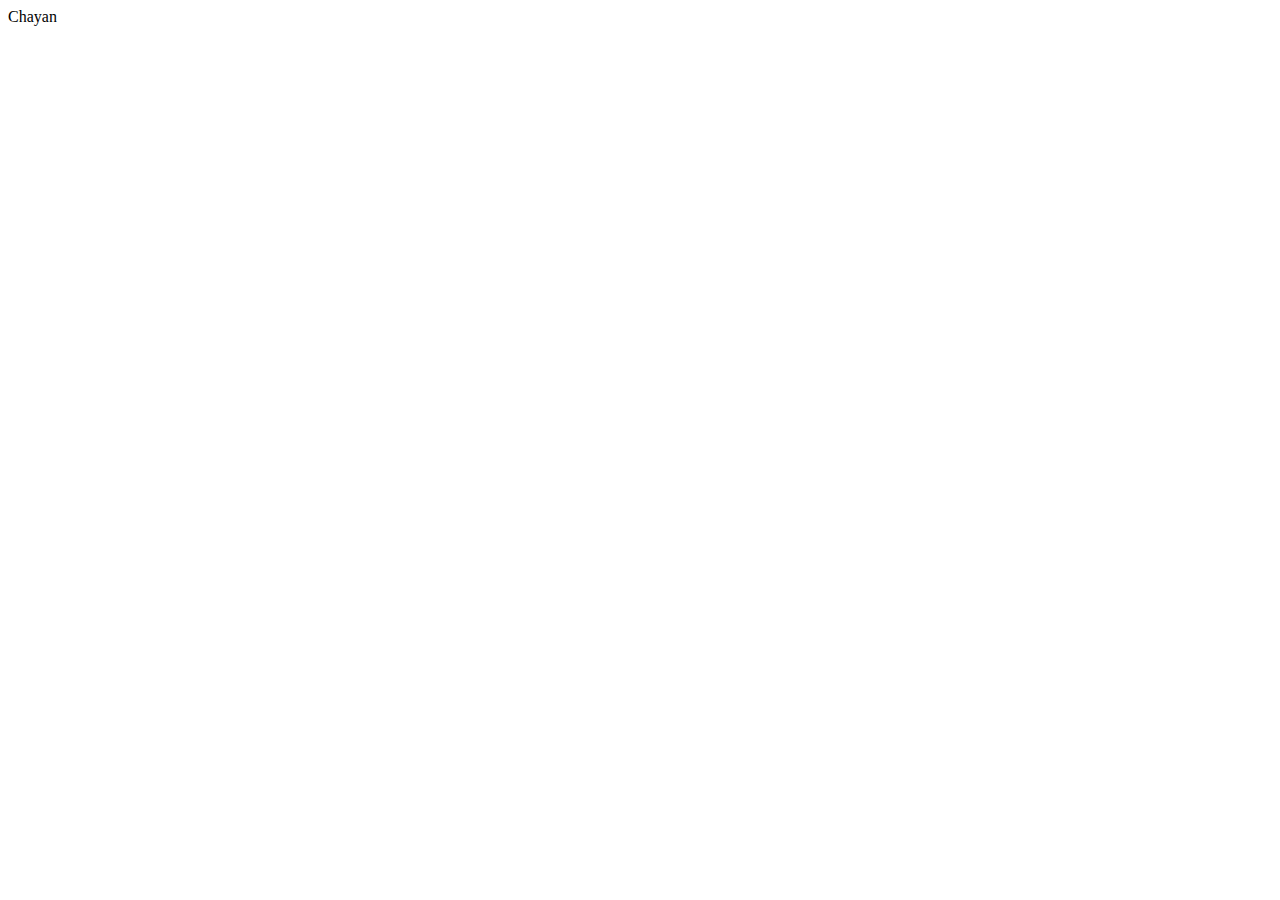
==== index.html @ 104f4d5b "Update" ====
<!DOCTYPE html>
<html lang="en">
<head>
    <meta charset="UTF-8">
    <meta name="viewport" content="width=device-width, initial-scale=1.0">
    <title>Document</title>
</head>
<body>
    Chayan
</body>
</html>
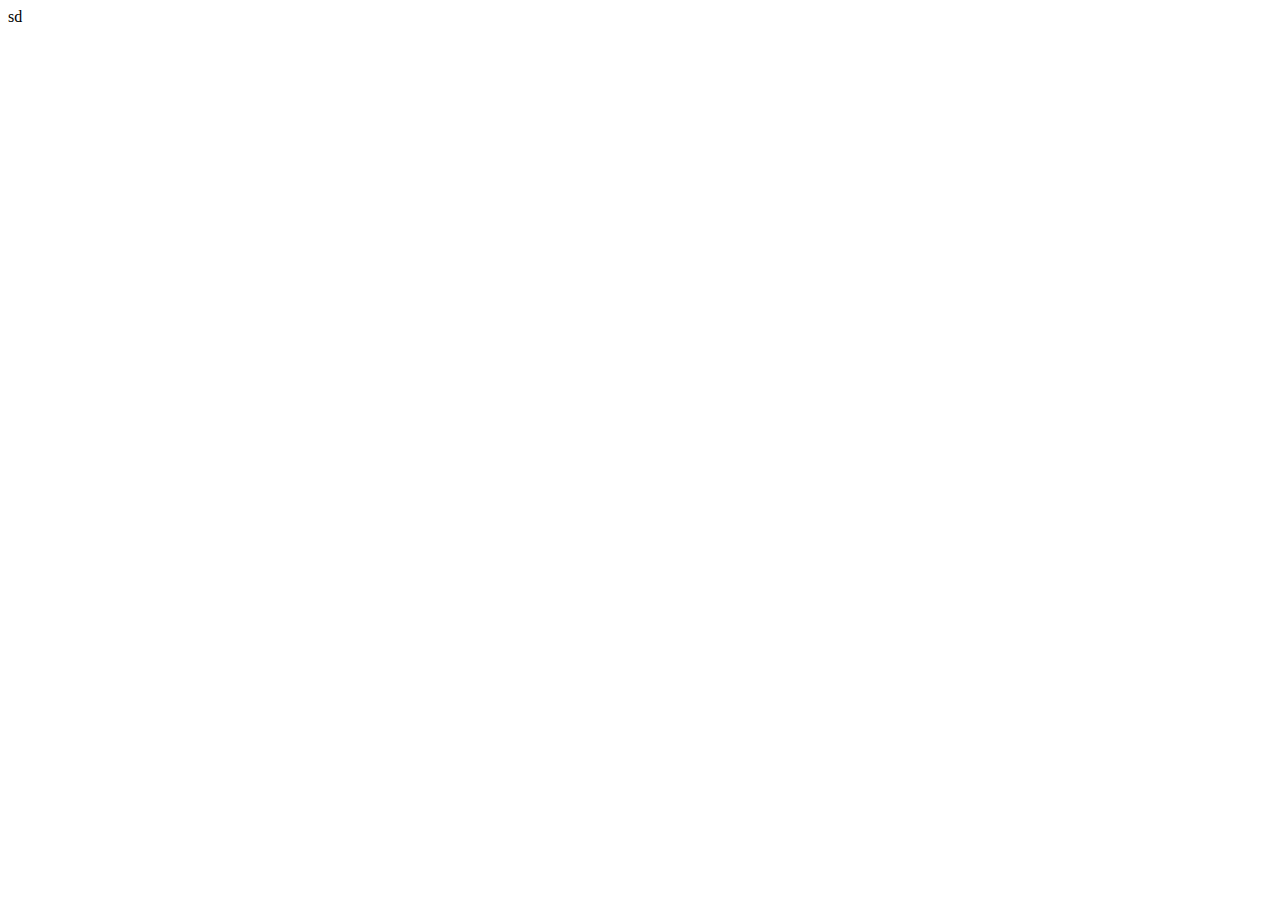
==== commit 5b0061f6: "first file" ====
--- a/index.html
+++ b/index.html
@@ -6,6 +6,6 @@
     <title>Document</title>
 </head>
 <body>
-    Chayan
+    sd
 </body>
 </html>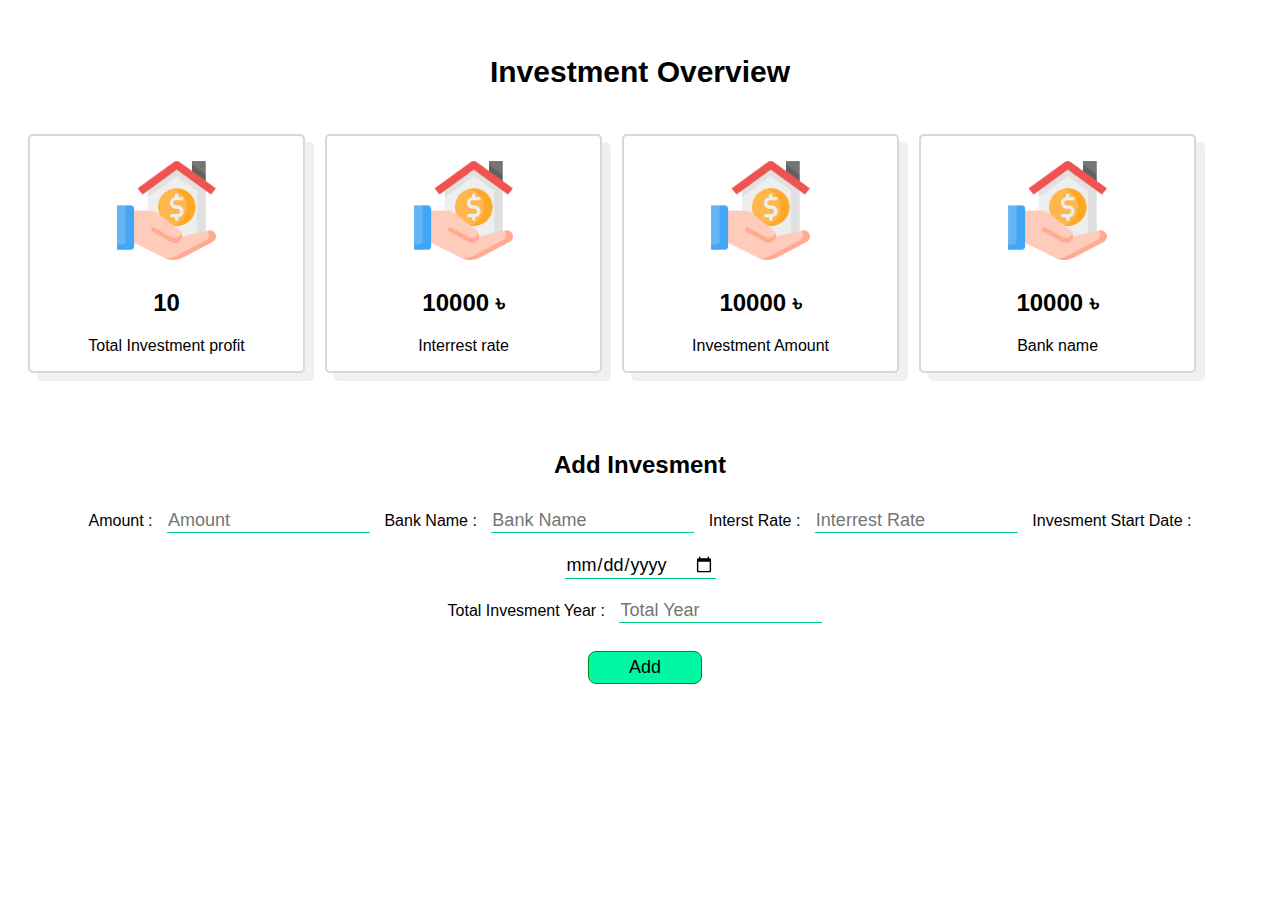
==== commit 2ea57f80: "uopdate" ====
--- a/index.html
+++ b/index.html
@@ -4,8 +4,65 @@
     <meta charset="UTF-8">
     <meta name="viewport" content="width=device-width, initial-scale=1.0">
     <title>Document</title>
+  
+    <link rel="stylesheet" href="style.css">
+    
 </head>
 <body>
-    sd
+    <section>
+        <h2 class="head_title">Investment Overview</h2>
+
+        <div class="option_dev">
+            
+                <div class="option_1">
+                    <img src="laon.png" alt="" class="Op_image">
+                    <h2>10 </h2>
+                    <p>Total Investment profit</p>
+                </div>
+                <div class="option_1">
+                    <img src="laon.png" alt="" class="Op_image">
+                    <h2>10000 <span>&#2547;</span></h2>
+                    <p>Interrest rate</p>
+                </div>
+                <div class="option_1">
+                    <img src="laon.png" alt="" class="Op_image">
+                    <h2>10000 <span>&#2547;</span></h2>
+                    <p>Investment Amount</p>
+                </div>
+
+                <div class="option_1">
+                    <img src="laon.png" alt="" class="Op_image">
+                    <h2>10000 <span>&#2547;</span></h2>
+                    <p>Bank name</p>
+                </div>
+        </div>
+    </section>
+    <section class="add_invest">
+        <div>
+            <br>
+          <h2>Add Invesment</h2>
+          <div class="in_from">
+            <div >
+                <form action="" method="post">
+                    <label for="">Amount :</label>
+                    <input type="number" placeholder="Amount" >
+                    <label for="">Bank Name : </label>
+                    <input type="text" placeholder="Bank Name" >
+                    <label for="">Interst Rate : </label>
+                    <input type="text" placeholder="Interrest Rate" >
+                    <label for="">Invesment Start Date : </label>
+                    <input type="date" placeholder="Invesment Start Date" >
+                    <br>
+                    <label for="">Total Invesment Year : </label>
+                    <input type="number" placeholder="Total Year" >
+                    <br>
+                    <br>
+                    <button class="btn"> Add </button>
+                </form>
+            </div>
+          </div>
+
+        </div>
+    </section>
 </body>
 </html>--- a/style.css
+++ b/style.css
@@ -0,0 +1,70 @@
+*{
+    font-family: 'Gill Sans', 'Gill Sans MT', Calibri, 'Trebuchet MS', sans-serif;
+}
+
+h2
+{
+    font-family: Arial, Helvetica, sans-serif;
+}
+
+.head_title
+{
+text-align: center;
+padding-top: 30PX;
+padding-bottom: 20PX;
+font-size: 30PX;
+}
+
+.option_dev
+{
+ display: flex;
+ width: 94%;
+ height: 10%;
+}
+.option_1
+{
+    height:90%;
+    width: 50%;
+    background-color: rgb(255, 255, 255);
+    border-radius: 5px;
+    border: 2px solid rgb(216, 216, 216);
+    margin-left:20px;
+    box-shadow: rgb(240, 240, 240) 9px 8px;
+    text-align: center; 
+}
+.Op_image
+{
+    height: 50%;
+    width: 40%;
+    padding-top: 20px;
+}
+.btn
+{
+    background-color: rgb(0, 247, 164);
+    border: 1px solid rgb(0, 143, 0);
+    padding-left : 40px;
+    padding-right : 40px;
+    padding-top : 5px;
+    padding-bottom : 5px;
+    border-radius: 8px;
+    font-size: 18px;
+    margin-left: 10px;
+}
+.btn:hover
+{
+    background-color: rgb(0, 230, 153);  
+}
+form input {
+    font-size: 18px;
+    padding: 1px;
+    margin: 10px;
+    border: none;
+    border-bottom: 1.5px solid rgb(1, 211, 124);
+}
+.add_invest
+{
+    margin-top: 20px;
+    padding: 20px;
+    margin-bottom: 30px;
+    text-align: center;
+}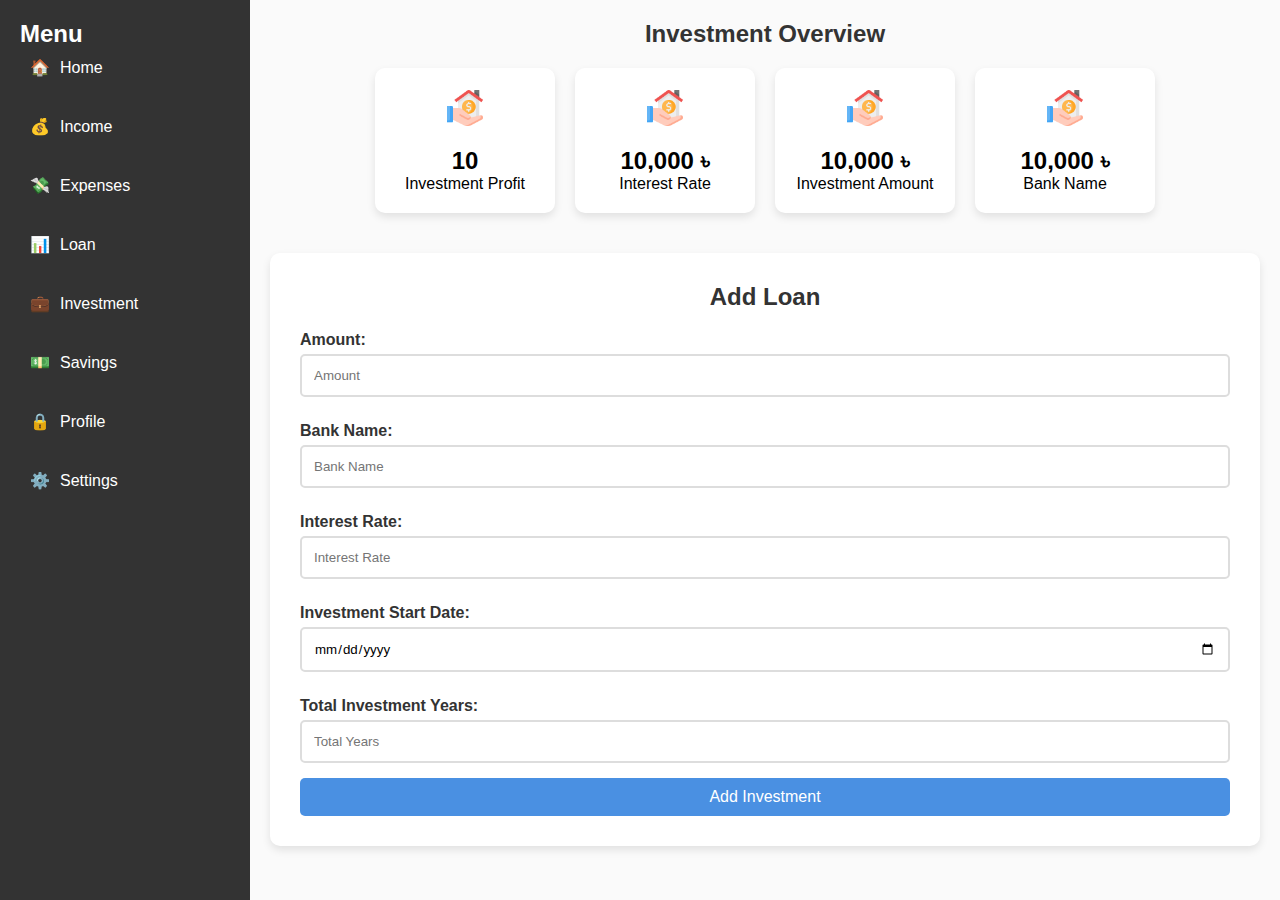
==== commit 2cf17fa2: "Update" ====
--- a/index.html
+++ b/index.html
@@ -3,66 +3,75 @@
 <head>
     <meta charset="UTF-8">
     <meta name="viewport" content="width=device-width, initial-scale=1.0">
-    <title>Document</title>
+    <title>Investment Overview</title>
+    <link rel="stylesheet" href="style.css">
   
-    <link rel="stylesheet" href="style.css">
-    
 </head>
 <body>
-    <section>
-        <h2 class="head_title">Investment Overview</h2>
+    <div class="container">
+        <!-- Sidebar Navigation -->
+        <div class="navigation">
+            <h2>Menu</h2>
+            <ul>
+                <li><a href="#"><span class="icon">🏠</span> Home</a></li>
+                <li><a href="#"><span class="icon">💰</span> Income</a></li>
+                <li><a href="#"><span class="icon">💸</span> Expenses</a></li>
+                <li><a href="loan.html"><span class="icon">📊</span> Loan</a></li>
+                <li><a href="#"><span class="icon">💼</span> Investment</a></li>
+                <li><a href="#"><span class="icon">💵</span> Savings</a></li>
+                <li><a href="#"><span class="icon">🔒</span> Profile</a></li>
+                <li><a href="#"><span class="icon">⚙️</span> Settings</a></li>
+            </ul>
+        </div>
 
-        <div class="option_dev">
-            
-                <div class="option_1">
-                    <img src="laon.png" alt="" class="Op_image">
-                    <h2>10 </h2>
-                    <p>Total Investment profit</p>
+        <!-- Main Content -->
+        <div class="main">
+            <section>
+                <h2 class="head_title">Investment Overview</h2>
+                <div class="option_dev">
+                    <div class="option_1">
+                        <img src="loan.png" alt="Loan Icon" class="Op_image">
+                        <h2>10</h2>
+                        <p>Investment Profit </p>
+                    </div>
+                    <div class="option_1">
+                        <img src="loan.png" alt="Balance Icon" class="Op_image">
+                        <h2>10,000 <span>&#2547;</span></h2>
+                        <p>Interest Rate</p>
+                    </div>
+                    <div class="option_1">
+                        <img src="loan.png" alt="Paid Icon" class="Op_image">
+                        <h2>10,000 <span>&#2547;</span></h2>
+                        <p>Investment Amount</p>
+                    </div>
+                    <div class="option_1">
+                        <img src="loan.png" alt="Overdue Icon" class="Op_image">
+                        <h2>10,000 <span>&#2547;</span></h2>
+                        <p>Bank Name</p>
+                    </div>
+                   
                 </div>
-                <div class="option_1">
-                    <img src="laon.png" alt="" class="Op_image">
-                    <h2>10000 <span>&#2547;</span></h2>
-                    <p>Interrest rate</p>
+            </section>
+
+            <section class="add_invest">
+                <h2>Add Loan</h2>
+                <div class="in_form">
+                    <form action="" method="post">
+                        <label for="amount">Amount:</label>
+                        <input type="number" id="amount" placeholder="Amount" required>
+                        <label for="bank_name">Bank Name:</label>
+                        <input type="text" id="bank_name" placeholder="Bank Name" required>
+                        <label for="interest_rate">Interest Rate:</label>
+                        <input type="text" id="interest_rate" placeholder="Interest Rate" required>
+                        <label for="start_date">Investment Start Date:</label>
+                        <input type="date" id="start_date" required>
+                        <label for="total_years">Total Investment Years:</label>
+                        <input type="number" id="total_years" placeholder="Total Years" required>
+                        <button type="submit" class="btn">Add Investment</button>
+                    </form>
                 </div>
-                <div class="option_1">
-                    <img src="laon.png" alt="" class="Op_image">
-                    <h2>10000 <span>&#2547;</span></h2>
-                    <p>Investment Amount</p>
-                </div>
-
-                <div class="option_1">
-                    <img src="laon.png" alt="" class="Op_image">
-                    <h2>10000 <span>&#2547;</span></h2>
-                    <p>Bank name</p>
-                </div>
+            </section>
         </div>
-    </section>
-    <section class="add_invest">
-        <div>
-            <br>
-          <h2>Add Invesment</h2>
-          <div class="in_from">
-            <div >
-                <form action="" method="post">
-                    <label for="">Amount :</label>
-                    <input type="number" placeholder="Amount" >
-                    <label for="">Bank Name : </label>
-                    <input type="text" placeholder="Bank Name" >
-                    <label for="">Interst Rate : </label>
-                    <input type="text" placeholder="Interrest Rate" >
-                    <label for="">Invesment Start Date : </label>
-                    <input type="date" placeholder="Invesment Start Date" >
-                    <br>
-                    <label for="">Total Invesment Year : </label>
-                    <input type="number" placeholder="Total Year" >
-                    <br>
-                    <br>
-                    <button class="btn"> Add </button>
-                </form>
-            </div>
-          </div>
-
-        </div>
-    </section>
+    </div>
 </body>
-</html>+</html>
--- a/style.css
+++ b/style.css
@@ -1,70 +1,145 @@
-*{
-    font-family: 'Gill Sans', 'Gill Sans MT', Calibri, 'Trebuchet MS', sans-serif;
+ /* General Reset */
+ * {
+    margin: 0;
+    padding: 0;
+    box-sizing: border-box;
+    font-family: Arial, sans-serif;
 }
 
-h2
-{
-    font-family: Arial, Helvetica, sans-serif;
+body {
+    background-color: #f3f4f6;
 }
 
-.head_title
-{
-text-align: center;
-padding-top: 30PX;
-padding-bottom: 20PX;
-font-size: 30PX;
+.container {
+    display: flex;
+    min-height: 100vh;
 }
 
-.option_dev
-{
- display: flex;
- width: 94%;
- height: 10%;
+/* Sidebar */
+.navigation {
+    width: 250px;
+    background-color: #333;
+    padding: 20px;
+    color: #fff;
 }
-.option_1
-{
-    height:90%;
-    width: 50%;
-    background-color: rgb(255, 255, 255);
+
+.navigation ul {
+    list-style-type: none;
+}
+
+.navigation li {
+    margin-bottom: 20px;
+}
+
+.navigation a {
+    display: flex;
+    align-items: center;
+    color: #fff;
+    text-decoration: none;
+    padding: 10px;
+    transition: 0.3s;
+}
+
+.navigation a:hover {
+    background-color: #555;
+    border-radius: 8px;
+}
+
+.icon {
+    margin-right: 10px;
+}
+
+/* Main Content */
+.main {
+    flex: 1;
+    padding: 20px;
+    background-color: #fafafa;
+}
+
+/* Section Titles */
+.head_title, .add_invest h2 {
+    font-size: 1.5em;
+    margin-bottom: 20px;
+    color: #333;
+    text-align: center;
+    font-weight: bold;
+}
+
+/* Option Cards */
+.option_dev {
+    display: flex;
+    flex-wrap: wrap;
+    gap: 20px;
+    justify-content: center;
+}
+
+.option_1 {
+    background-color: #fff;
+    border-radius: 10px;
+    padding: 20px;
+    width: 180px;
+    text-align: center;
+    box-shadow: 0 4px 8px rgba(0, 0, 0, 0.1);
+    transition: transform 0.3s, box-shadow 0.3s;
+}
+
+.option_1:hover {
+    transform: translateY(-5px);
+    box-shadow: 0 6px 12px rgba(0, 0, 0, 0.15);
+}
+
+.option_1 img {
+    width: 40px;
+    margin-bottom: 15px;
+}
+
+/* Form Styles */
+.add_invest {
+    margin-top: 40px;
+    background-color: #fff;
+    border-radius: 10px;
+    padding: 30px;
+    box-shadow: 0 4px 8px rgba(0, 0, 0, 0.1);
+}
+
+.in_form label {
+    font-weight: bold;
+    color: #333;
+    margin-top: 10px;
+    display: block;
+}
+
+.in_form input[type="number"],
+.in_form input[type="text"],
+.in_form input[type="date"] {
+    width: 100%;
+    padding: 12px;
+    margin-top: 5px;
+    margin-bottom: 15px;
+    border: 2px solid #ddd;
     border-radius: 5px;
-    border: 2px solid rgb(216, 216, 216);
-    margin-left:20px;
-    box-shadow: rgb(240, 240, 240) 9px 8px;
-    text-align: center; 
+    transition: 0.3s;
+    outline: none;
 }
-.Op_image
-{
-    height: 50%;
-    width: 40%;
-    padding-top: 20px;
+
+.in_form input:focus {
+    border-color: #4a90e2;
+    box-shadow: 0 0 8px rgba(74, 144, 226, 0.3);
 }
-.btn
-{
-    background-color: rgb(0, 247, 164);
-    border: 1px solid rgb(0, 143, 0);
-    padding-left : 40px;
-    padding-right : 40px;
-    padding-top : 5px;
-    padding-bottom : 5px;
-    border-radius: 8px;
-    font-size: 18px;
-    margin-left: 10px;
+
+.btn {
+    width: 100%;
+    padding: 10px;
+    background-color: #4a90e2;
+    color: #fff;
+    font-size: 1em;
+    border: none;
+    border-radius: 5px;
+    cursor: pointer;
+    transition: background-color 0.3s, transform 0.3s;
 }
-.btn:hover
-{
-    background-color: rgb(0, 230, 153);  
-}
-form input {
-    font-size: 18px;
-    padding: 1px;
-    margin: 10px;
-    border: none;
-    border-bottom: 1.5px solid rgb(1, 211, 124);
-}
-.add_invest
-{
-    margin-top: 20px;
-    padding: 20px;
-    margin-bottom: 30px;
-    text-align: center;
+
+.btn:hover {
+    background-color: #357ab9;
+    transform: translateY(-3px);
 }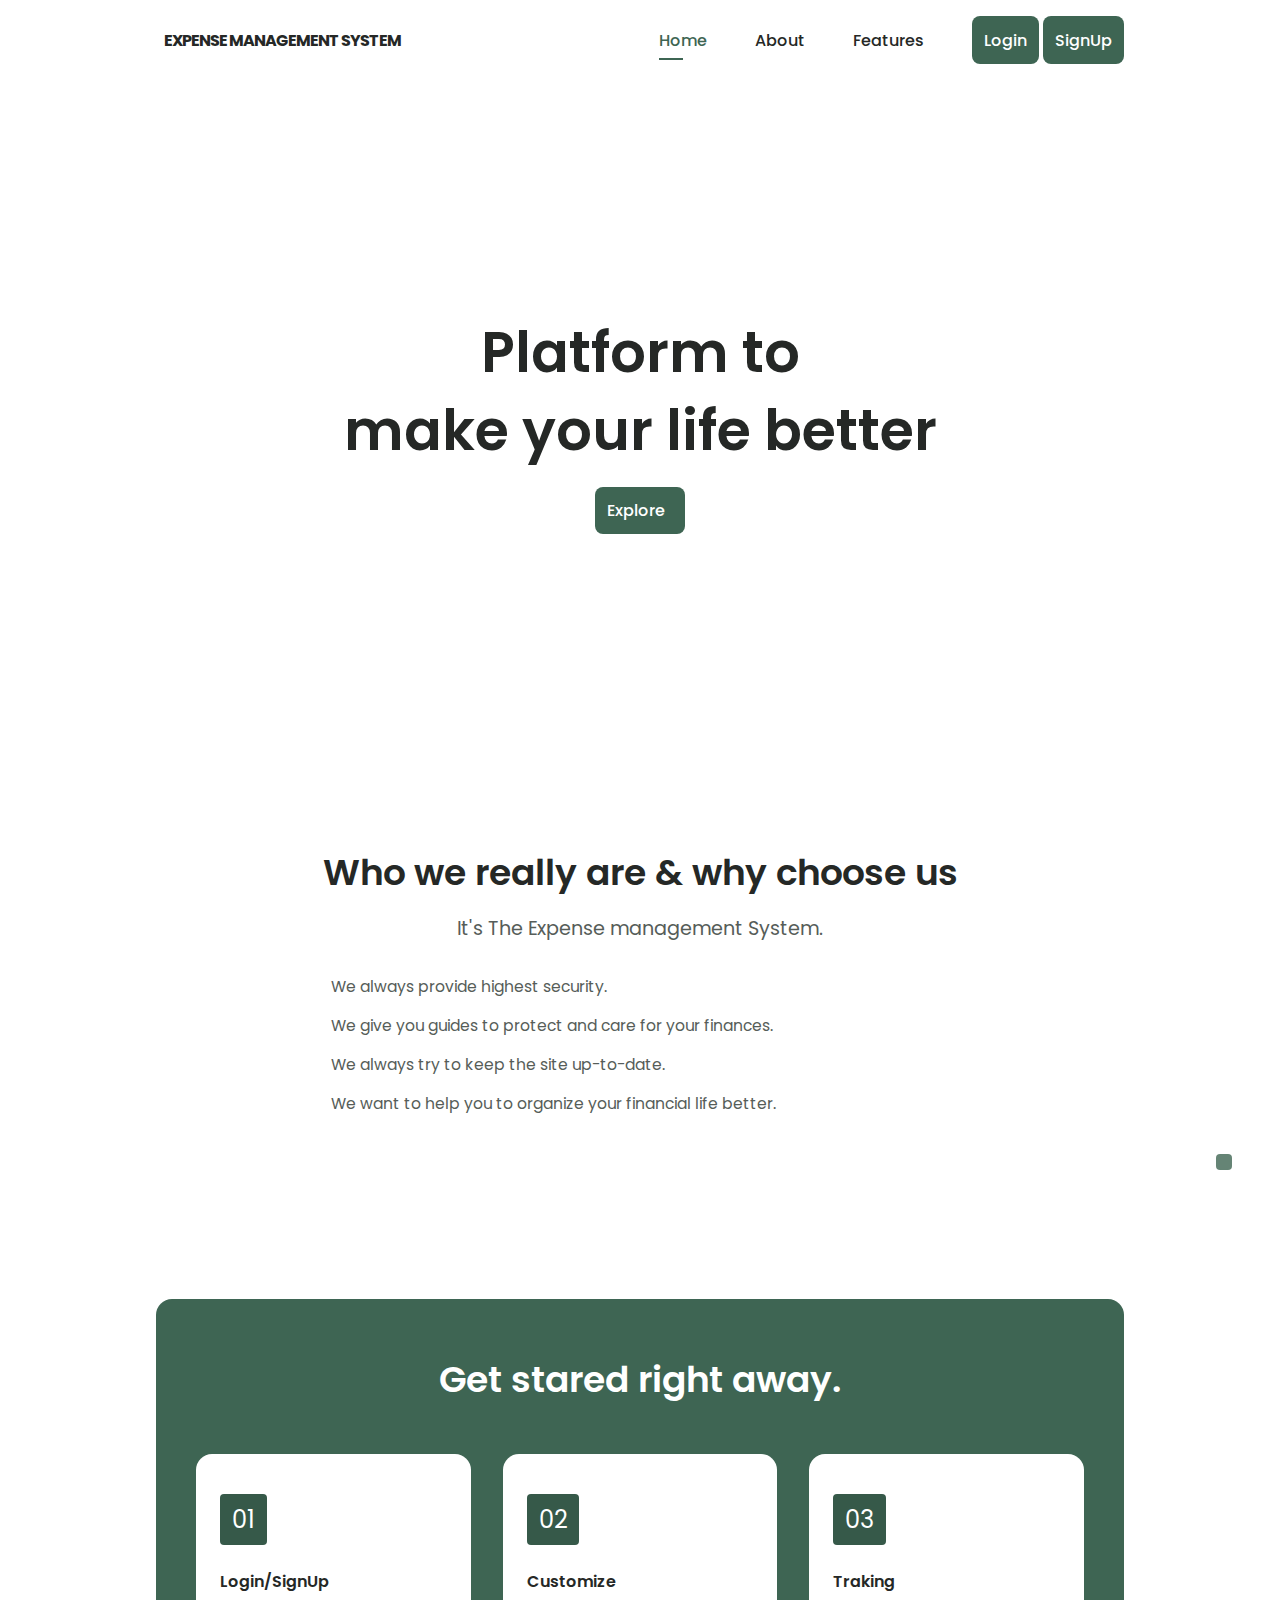
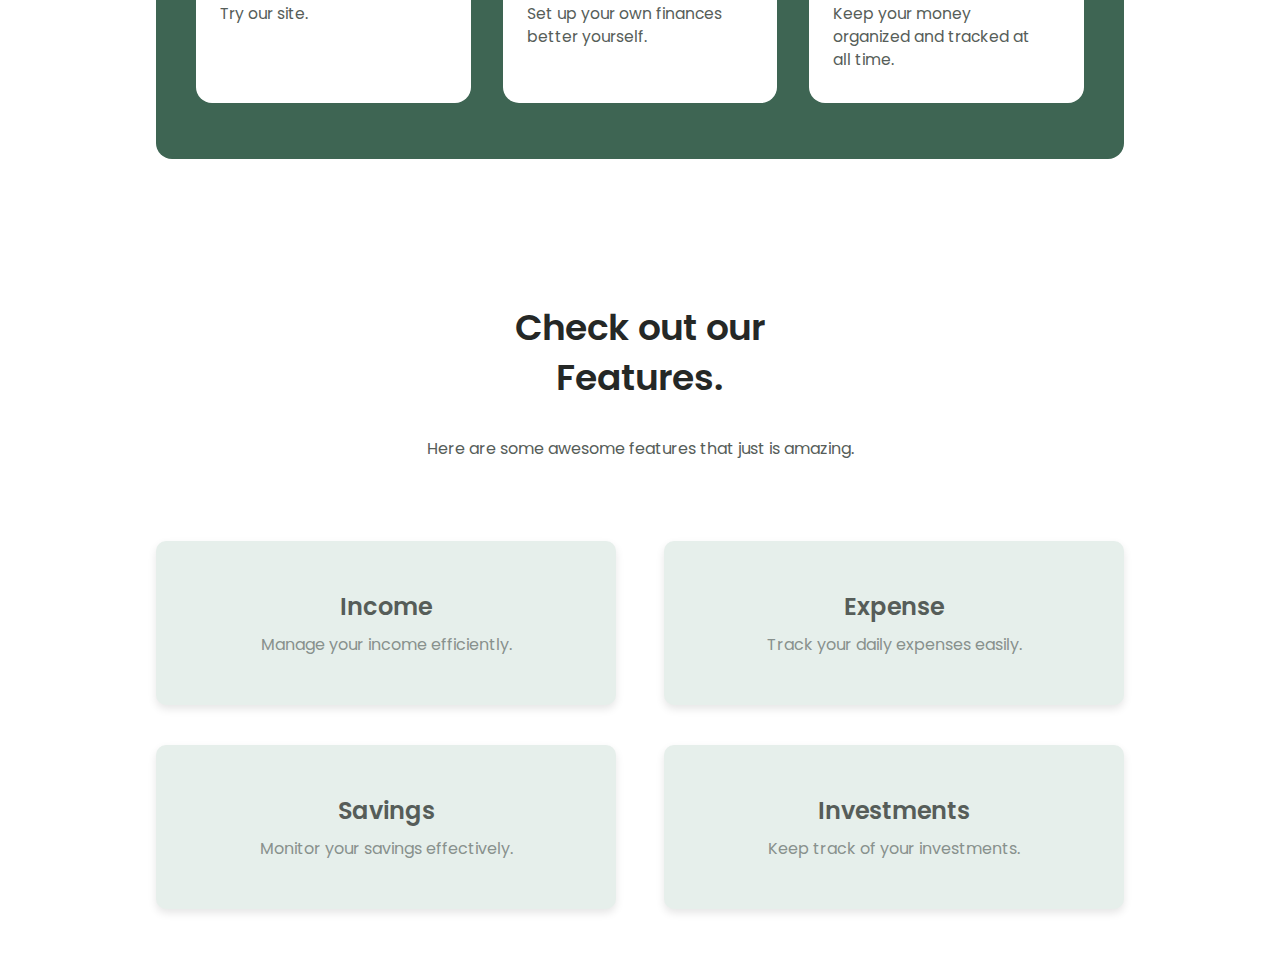
==== commit 635e7326: "Update" ====
--- a/index.html
+++ b/index.html
@@ -1,77 +1,194 @@
+
 <!DOCTYPE html>
-<html lang="en">
-<head>
-    <meta charset="UTF-8">
-    <meta name="viewport" content="width=device-width, initial-scale=1.0">
-    <title>Investment Overview</title>
-    <link rel="stylesheet" href="style.css">
-  
-</head>
-<body>
-    <div class="container">
-        <!-- Sidebar Navigation -->
-        <div class="navigation">
-            <h2>Menu</h2>
-            <ul>
-                <li><a href="#"><span class="icon">🏠</span> Home</a></li>
-                <li><a href="#"><span class="icon">💰</span> Income</a></li>
-                <li><a href="#"><span class="icon">💸</span> Expenses</a></li>
-                <li><a href="loan.html"><span class="icon">📊</span> Loan</a></li>
-                <li><a href="#"><span class="icon">💼</span> Investment</a></li>
-                <li><a href="#"><span class="icon">💵</span> Savings</a></li>
-                <li><a href="#"><span class="icon">🔒</span> Profile</a></li>
-                <li><a href="#"><span class="icon">⚙️</span> Settings</a></li>
-            </ul>
-        </div>
+    <html lang="en">
+    <head>
+        <meta charset="UTF-8">
+        <meta name="viewport" content="width=device-width, initial-scale=1.0">
+        <link rel="icon" href="#" type="image/x-icon">
+        <link rel="stylesheet" href="./CSS/index.css">
+        <title>Expense management system</title>
+    </head>
+    <body>
+        <!--==================== HEADER ====================-->
+        <header class="header" id="header">
+            <nav class="nav container">
+                <a href="#" class="nav__logo">
+                    <i class="ri-puzzle-2-fill"></i> Expense management system
+                </a>
 
-        <!-- Main Content -->
-        <div class="main">
-            <section>
-                <h2 class="head_title">Investment Overview</h2>
-                <div class="option_dev">
-                    <div class="option_1">
-                        <img src="loan.png" alt="Loan Icon" class="Op_image">
-                        <h2>10</h2>
-                        <p>Investment Profit </p>
+                <div class="nav__menu" id="nav-menu">
+                    <ul class="nav__list">
+                        <li class="nav__item">
+                            <a href="#home" class="nav__link active-link">Home</a>  <!-- Current page -->
+                        </li>
+                        <li class="nav__item">
+                            <a href="#about" class="nav__link">About</a>
+                        </li>
+                        <li class="nav__item">
+                            <a href="#features" class="nav__link">Features</a>
+                        </li>
+                    </ul>
+                    <div class="nav__close" id="nav-close">
+                        <i class="ri-close-line"></i>
                     </div>
-                    <div class="option_1">
-                        <img src="loan.png" alt="Balance Icon" class="Op_image">
-                        <h2>10,000 <span>&#2547;</span></h2>
-                        <p>Interest Rate</p>
+                </div>
+
+                <div class="nav__btns">
+                    <a href="login.php" class="button button--flex"> 
+                        Login
+                    </a>
+                    <a href="Signup.php" class="button button--flex"> 
+                        SignUp
+                    </a>
+                        
                     </div>
-                    <div class="option_1">
-                        <img src="loan.png" alt="Paid Icon" class="Op_image">
-                        <h2>10,000 <span>&#2547;</span></h2>
-                        <p>Investment Amount</p>
+                </div>
+            </nav>
+        </header>
+
+        <main class="main">
+            <!--==================== HOME ====================-->
+            <section class="home" id="home">
+                    <div class="home__data">
+                        <h1 class="home__title">
+                            Platform to <br> make your life better
+                        </h1>
+                      
+                        <a href="#about" class="button button--flex">
+                            Explore <i class="ri-arrow-right-down-line button__icon"></i>
+                        </a>
                     </div>
-                    <div class="option_1">
-                        <img src="loan.png" alt="Overdue Icon" class="Op_image">
-                        <h2>10,000 <span>&#2547;</span></h2>
-                        <p>Bank Name</p>
+
+            </section>
+
+            <!--==================== ABOUT ====================-->
+            <section class="about section container" id="about">
+                <div class="about__container grid">
+                    
+                    <div class="about__data">
+                        <h2 class="section__title about__title">
+                            Who we really are & why choose us
+                        </h2>
+
+                        <p class="about__description">
+                            It's The Expense management System.
+                        </p>
+
+                        <div class="about__details">
+                            <p class="about__details-description">
+                                <i class="ri-focus-fill"></i>
+                                We always provide highest security.
+                            </p>
+                            <p class="about__details-description">
+                                <i class="ri-focus-fill"></i>
+                                We give you guides to protect and care for your finances.
+                            </p>
+                            <p class="about__details-description">
+                                <i class="ri-focus-fill"></i>
+                                We always try to keep the site up-to-date.
+                            </p>
+                            <p class="about__details-description">
+                                <i class="ri-focus-fill"></i>
+                                We want to help you to organize your financial life better.
+                            </p>
+                        </div>
+
+                        <!-- <a href="#" class="button--link button--flex">
+                            Get Started <i class="ri-arrow-right-down-line button__icon"></i>
+                        </a> -->
                     </div>
-                   
                 </div>
             </section>
 
-            <section class="add_invest">
-                <h2>Add Loan</h2>
-                <div class="in_form">
-                    <form action="" method="post">
-                        <label for="amount">Amount:</label>
-                        <input type="number" id="amount" placeholder="Amount" required>
-                        <label for="bank_name">Bank Name:</label>
-                        <input type="text" id="bank_name" placeholder="Bank Name" required>
-                        <label for="interest_rate">Interest Rate:</label>
-                        <input type="text" id="interest_rate" placeholder="Interest Rate" required>
-                        <label for="start_date">Investment Start Date:</label>
-                        <input type="date" id="start_date" required>
-                        <label for="total_years">Total Investment Years:</label>
-                        <input type="number" id="total_years" placeholder="Total Years" required>
-                        <button type="submit" class="btn">Add Investment</button>
-                    </form>
+            <!--==================== STEPS ====================-->
+            <section class="steps section container">
+                <div class="steps__bg">
+                    <h2 class="section__title-center steps__title">
+                        Get stared right away.
+                    </h2>
+
+                    <div class="steps__container grid">
+                        <div class="steps__card">
+                            <div class="steps__card-number">01</div>
+                            <h3 class="steps__card-title">Login/SignUp</h3>
+                            <p class="steps__card-description">
+                                Try our site.
+                            </p>
+                        </div>
+
+                        <div class="steps__card">
+                            <div class="steps__card-number">02</div>
+                            <h3 class="steps__card-title">Customize</h3>
+                            <p class="steps__card-description">
+                                Set up your own finances better yourself.
+                            </p>
+                        </div>
+
+                        <div class="steps__card">
+                            <div class="steps__card-number">03</div>
+                            <h3 class="steps__card-title">Traking</h3>
+                            <p class="steps__card-description">
+                                Keep your money organized and tracked at all time.
+                            </p>
+                        </div>
+                    </div>
                 </div>
             </section>
-        </div>
-    </div>
-</body>
+
+            <!--==================== features ====================-->
+                <section class="product section container" id="features">
+                    <h2 class="section__title-center">
+                        Check out our <br> Features.
+                    </h2>
+                
+                    <p class="features__description">
+                        Here are some awesome features that just is amazing.
+                    </p>
+                
+                    <div class="features__container grid">
+                    <article class="features__card">
+                        <i class="ri-wallet-3-line features__icon"></i>
+                        <h3 class="features__title">Income</h3>
+                        <p class="features__description-text">
+                            Manage your income efficiently.
+                        </p>
+                    </article>
+                
+                    <article class="features__card">
+                        <i class="ri-wallet-3-line features__icon"></i>
+                        <h3 class="features__title">Expense</h3>
+                        <p class="features__description-text">
+                            Track your daily expenses easily.
+                        </p>
+                    </article>
+                
+                    <article class="features__card">
+                        <i class="ri-wallet-3-line features__icon"></i>
+                        <h3 class="features__title">Savings</h3>
+                        <p class="features__description-text">
+                            Monitor your savings effectively.
+                        </p>
+                    </article>
+                
+                    <article class="features__card">
+                        <i class="ri-wallet-3-line features__icon"></i>
+                        <h3 class="features__title">Investments</h3>
+                        <p class="features__description-text">
+                            Keep track of your investments.
+                        </p>
+                    </article>
+                    </div>
+                </section>
+
+        <!--=============== SCROLL UP ===============-->
+        <a href="#" class="scrollup" id="scroll-up"> 
+            <i class="ri-arrow-up-fill scrollup__icon"></i>
+        </a>
+
+        <!--=============== SCROLL REVEAL ===============-->
+        <script src="assets/js/scrollreveal.min.js"></script>
+        
+        <!--=============== MAIN JS ===============-->
+        <script src="assets/js/main.js"></script>
+    </body>
 </html>
--- a/CSS/index.css
+++ b/CSS/index.css
@@ -0,0 +1,860 @@
+/*=============== GOOGLE FONTS ===============*/
+@import url('https://fonts.googleapis.com/css2?family=Poppins:wght@400;500;600;700&display=swap');
+
+/*=============== VARIABLES CSS ===============*/
+:root {
+  --header-height: 3.5rem; /*56px*/
+
+  /*========== Colors ==========*/
+  /*Color mode HSL(hue, saturation, lightness)*/
+  --hue: 152;
+  --first-color: hsl(var(--hue), 24%, 32%);
+  --first-color-alt: hsl(var(--hue), 24%, 28%);
+  --first-color-light: hsl(var(--hue), 24%, 66%);
+  --first-color-lighten: hsl(var(--hue), 24%, 92%);
+  --title-color: hsl(var(--hue), 4%, 15%);
+  --text-color: hsl(var(--hue), 4%, 35%);
+  --text-color-light: hsl(var(--hue), 4%, 55%);
+  --body-color: hsl(var(--hue), 0%, 100%);
+  --container-color: #FFF;
+
+  /*========== Font and typography ==========*/
+  /*.5rem = 8px | 1rem = 16px ...*/
+  --body-font: 'Poppins', sans-serif;
+  --big-font-size: 2rem;
+  --h1-font-size: 1.5rem;
+  --h2-font-size: 1.25rem;
+  --h3-font-size: 1rem;
+  --normal-font-size: .938rem;
+  --small-font-size: .813rem;
+  --smaller-font-size: .75rem;
+
+  /*========== Font weight ==========*/
+  --font-medium: 500;
+  --font-semi-bold: 600;
+
+  /*========== Margenes Bottom ==========*/
+  /*.5rem = 8px | 1rem = 16px ...*/
+  --mb-0-5: .5rem;
+  --mb-0-75: .75rem;
+  --mb-1: 1rem;
+  --mb-1-5: 1.5rem;
+  --mb-2: 2rem;
+  --mb-2-5: 2.5rem;
+
+  /*========== z index ==========*/
+  --z-tooltip: 10;
+  --z-fixed: 100;
+}
+
+/* Responsive typography */
+@media screen and (min-width: 968px) {
+  :root {
+    --big-font-size: 3.5rem;
+    --h1-font-size: 2.25rem;
+    --h2-font-size: 1.5rem;
+    --h3-font-size: 1.25rem;
+    --normal-font-size: 1rem;
+    --small-font-size: .975rem;
+    --smaller-font-size: .813rem;
+  }
+}
+
+/*=============== BASE ===============*/
+*{
+  box-sizing: border-box;
+  padding: 0;
+  margin: 0;
+}
+
+html{
+  scroll-behavior: smooth;
+}
+
+body,
+button,
+input,
+textarea{
+  font-family: var(--body-font);
+  font-size: var(--normal-font-size);
+}
+
+body{
+  margin: var(--header-height) 0 0 0;
+  background-color: var(--body-color);
+  color: var(--text-color);
+  /* transition: .4s; For animation dark mode */
+}
+
+button{
+  cursor: pointer;
+  border: none;
+  outline: none;
+}
+
+h1,h2,h3{
+  color: var(--title-color);
+  font-weight: var(--font-semi-bold);
+}
+
+ul{
+  list-style: none;
+}
+
+a{
+  text-decoration: none;
+}
+
+
+
+/*=============== CSS CLASSES ===============*/
+.section{
+  padding: 5.5rem 0 1rem;
+}
+
+.section__title,
+.section__title-center{
+  font-size: var(--h2-font-size);
+  margin-bottom: var(--mb-2);
+  line-height: 140%;
+}
+
+.section__title-center{
+  text-align: center;
+}
+
+.container{
+  max-width: 968px;
+  margin-left: var(--mb-1-5);
+  margin-right: var(--mb-1-5);
+}
+
+.grid{
+  display: grid;
+}
+
+.main{
+  overflow: hidden; /*For animation*/
+}
+
+/*=============== HEADER ===============*/
+.header{
+  width: 100%;
+  background-color: var(--body-color);
+  position: fixed;
+  top: 0;
+  left: 0;
+  z-index: var(--z-fixed);
+  transition: .4s; /*For animation dark mode*/
+}
+
+/*=============== NAV ===============*/
+.nav{
+  height: var(--header-height);
+  display: flex;
+  justify-content: space-between;
+  align-items: center;
+}
+
+.nav__logo,
+.nav__close{
+  color: var(--title-color);
+}
+
+.nav__logo{
+  text-transform: uppercase;
+  font-weight: 700;
+  letter-spacing: -1px;
+  display: inline-flex;
+  align-items: center;
+  column-gap: .5rem;
+  transition: .3s;
+}
+
+.nav__logo-icon{
+  font-size: 1.15rem;
+  color: var(--first-color);
+}
+
+.nav__logo:hover{
+  color: var(--first-color);
+}
+
+@media screen and (max-width: 767px){
+  .nav__menu{
+    position: fixed;
+    background-color: var(--container-color);
+    width: 80%;
+    height: 100%;
+    top: 0;
+    right: -100%;
+    box-shadow: -2px 0 4px hsla(var(--hue), 24%, 15%, .1);
+    padding: 4rem 0 0 3rem;
+    border-radius: 1rem 0 0 1rem;
+    transition: .3s;
+    z-index: var(--z-fixed);
+  }
+}
+
+.nav__close{
+  font-size: 1.5rem;
+  position: absolute;
+  top: 1rem;
+  right: 1.25rem;
+  cursor: pointer;
+}
+
+.nav__list{
+  display: flex;
+  flex-direction: column;
+  row-gap: 1.5rem;
+}
+
+.nav__link{
+  color: var(--title-color);
+  font-weight: var(--font-medium);
+  transition: .3s;
+}
+
+.nav__link:hover{
+  color: var(--first-color);
+}
+
+/* Show menu */
+.show-menu{
+  right: 0;
+}
+
+/* Change background header */
+.scroll-header{
+  box-shadow: 0 1px 4px hsla(var(--hue), 4%, 15%, .1);
+}
+
+/* Active link */
+.active-link{
+  position: relative;
+  color: var(--first-color);
+}
+
+.active-link::after{
+  content: '';
+  position: absolute;
+  bottom: -.5rem;
+  left: 0;
+  width: 50%;
+  height: 2px;
+  background-color: var(--first-color);
+}
+
+
+
+.home {
+  padding: 3.5rem 0 2rem;
+  display: flex;
+  align-items: center;
+  justify-content: center;
+  height: 80vh; /* Full viewport height for vertical centering */
+  text-align: center; /* Center-align text content */
+}
+
+.home__container {
+  display: flex;
+  flex-direction: column;
+  align-items: center;
+  row-gap: 1rem;
+}
+
+.home__title {
+  font-size: var(--big-font-size);
+  line-height: 140%;
+  margin-bottom: var(--mb-1);
+}
+
+.home__description {
+  margin-bottom: var(--mb-2-5);
+}
+
+
+/*=============== BUTTONS-Explore & get started ===============*/
+.button{
+  display: inline-block;
+  background-color: var(--first-color);
+  color: #FFF;
+  padding: .70rem 0.75rem;
+  border-radius: .5rem;
+  font-weight: var(--font-medium);
+  transition: .3s;
+}
+
+.button:hover{
+  background-color: var(--first-color-alt);
+}
+
+.button__icon{
+  transition: .3s;
+}
+
+.button:hover .button__icon{
+  transform: translateX(.25rem);
+}
+
+.button--flex{
+  display: inline-flex;
+  align-items: center;
+  column-gap: .5rem;
+}
+
+.button--link{
+  color: var(--first-color);
+  font-weight: var(--font-medium);
+}
+
+.button--link:hover .button__icon{
+  transform: translateX(.25rem);
+}
+
+/*=============== ABOUT ===============*/
+.about__container {
+  display: flex;
+  flex-direction: column;
+  align-items: center;
+  justify-content: center;
+  row-gap: 2rem;
+  margin: 0 auto; /* Center the container */
+  max-width: 800px; 
+  text-align: center; /* Center text within the container */
+}
+
+.about__title {
+  margin-bottom: var(--mb-1);
+  font-size: 2rem;
+}
+
+.about__description {
+  margin-bottom: var(--mb-2);
+  font-size: 1.2rem;
+  color: var(--text-color);
+}
+
+.about__details {
+  display: grid;
+  row-gap: 1rem;
+  margin-bottom: var(--mb-2-5);
+}
+
+.about__details-description {
+  display: inline-flex;
+  column-gap: .5rem;
+  font-size: var(--small-font-size);
+  /* justify-content: center; Centers details */
+}
+
+.about__details-icon {
+  font-size: 1rem;
+  color: var(--first-color);
+  margin-top: .15rem;
+}
+
+
+/*=============== STEPS ===============*/
+.steps__bg{
+  background-color: var(--first-color);
+  padding: 3rem 2rem 2rem;
+  border-radius: 1rem;
+}
+
+.steps__container{
+  gap: 2rem;
+  padding-top: 1rem;
+}
+
+.steps__title{
+  color: #FFF;
+}
+
+.steps__card{
+  background-color: var(--container-color);
+  padding: 2.5rem 3rem 2rem 1.5rem;
+  border-radius: 1rem;
+}
+
+.steps__card-number{
+  display: inline-block;
+  background-color: var(--first-color-alt);
+  color: #ffffff;
+  padding: .5rem .75rem;
+  border-radius: .25rem;
+  font-size: var(--h2-font-size);
+  margin-bottom: var(--mb-1-5);
+  transition: .3s;
+}
+
+.steps__card-title{
+  font-size: var(--h3-font-size);
+  margin-bottom: var(--mb-0-5);
+}
+
+.steps__card-description{
+  font-size: var(--small-font-size);
+}
+
+.steps__card:hover .steps__card-number{
+  transform: translateY(-.25rem);
+}
+
+/*=============== features ===============*/
+.features__description {
+  text-align: center;
+  margin-bottom: 2rem;
+}
+
+.features__container {
+  display: grid;
+  grid-template-columns: repeat(2, 1fr);
+  gap: 2.5rem 3rem;
+  padding: 3rem 0;
+}
+
+.features__card {
+  background-color: var(--first-color-lighten);
+  border-radius: 10px;
+  padding: 2rem;
+  text-align: center;
+  display: flex;
+  flex-direction: column;
+  align-items: center;
+  justify-content: center;
+  position: relative;
+  box-shadow: 0 4px 8px rgba(0, 0, 0, 0.1);
+  transition: transform 0.3s ease;
+}
+
+.features__card:hover {
+  transform: translateY(-10px);
+}
+
+.features__icon {
+  font-size: 3rem;
+  margin-bottom: 1rem;
+}
+
+.features__title {
+  font-size: 1.5rem;
+  margin-bottom: 0.5rem;
+  color: var(--text-color);
+}
+
+.features__description-text {
+  color: var(--text-color-light);
+  font-size: 1rem;
+  margin-bottom: 1rem;
+}
+
+
+
+
+/*=============== QUESTIONS ===============*/
+.questions{
+  background-color: var(--first-color-lighten);
+}
+
+.questions__container{
+  gap: 1.5rem;
+  padding: 1.5rem 0;
+}
+
+.questions__group{
+  display: grid;
+  row-gap: 1.5rem;
+}
+
+.questions__item{
+  background-color: var(--container-color);
+  border-radius: .25rem;
+}
+
+.questions__item-title{
+  font-size: var(--small-font-size);
+  font-weight: var(--font-medium);
+}
+
+.questions__icon{
+  font-size: 1.25rem;
+  color: var(--title-color);
+}
+
+.questions__description{
+  font-size: var(--smaller-font-size);
+  padding: 0 1.25rem 1.25rem 2.5rem;
+}
+
+.questions__header{
+  display: flex;
+  align-items: center;
+  column-gap: .5rem;
+  padding: .75rem .5rem;
+  cursor: pointer;
+}
+
+.questions__content{
+  overflow: hidden;
+  height: 0;
+}
+
+.questions__item,
+.questions__header,
+.questions__item-title,
+.questions__icon,
+.questions__description,
+.questions__content{
+  transition: .3s;
+}
+
+.questions__item:hover{
+  box-shadow: 0 2px 8px hsla(var(--hue), 4%, 15%, .15);
+}
+
+/*Rotate icon, change color of titles and background for the answers part*/
+.accordion-open .questions__header,
+.accordion-open .questions__content{
+  background-color: var(--first-color);
+}
+
+.accordion-open .questions__item-title,
+.accordion-open .questions__description,
+.accordion-open .questions__icon{
+  color: #FFF;
+}
+
+.accordion-open .questions__icon{
+  transform: rotate(45deg);
+}
+
+
+
+/*=============== FOOTER ===============*/
+.footer__container{
+  row-gap: 3rem;
+}
+
+.footer__logo{
+  display: inline-flex;
+  align-items: center;
+  column-gap: .5rem;
+  color: var(--title-color);
+  text-transform: uppercase;
+  font-weight: 700;
+  letter-spacing: -1px;
+  margin-bottom: var(--mb-2-5);
+  transition: .3s;
+}
+
+.footer__logo-icon{
+  font-size: 1.15rem;
+  color: var(--first-color);
+}
+
+.footer__logo:hover{
+  color: var(--first-color);
+}
+
+.footer__title{
+  font-size: var(--h3-font-size);
+  margin-bottom: var(--mb-1-5);
+}
+
+
+.footer__input{
+  width: 70%;
+  padding: 0 .5rem;
+  background: none;
+  color: var(--text-color);
+  border: none;
+  outline: none;
+}
+
+
+.footer__data{
+  display: grid;
+  row-gap: .75rem;
+}
+
+.footer__information{
+  font-size: var(--small-font-size);
+}
+
+.footer__social{
+  display: inline-flex;
+  column-gap: .75rem;
+}
+
+.footer__social-link{
+  font-size: 1rem;
+  color: var(--text-color);
+  transition: .3s;
+}
+
+.footer__social-link:hover{
+  transform: translateY(-.25rem);
+}
+
+
+.footer__copy{
+  text-align: center;
+  font-size: var(--smaller-font-size);
+  color: var(--text-color-light);
+  margin: 5rem 0 1rem;
+}
+
+/*=============== SCROLL UP ===============*/
+.scrollup{
+  position: fixed;
+  background-color: var(--first-color);
+  right: 1rem;
+  bottom: -30%;
+  display: inline-flex;
+  padding: .5rem;
+  border-radius: .25rem;
+  z-index: var(--z-tooltip);
+  opacity: .8;
+  transition: .4s;
+}
+
+.scrollup__icon{
+  font-size: 1rem;
+  color: #ffffff;
+}
+
+.scrollup:hover{
+  background-color: var(--first-color-alt);
+  opacity: 1;
+}
+
+/* Show Scroll Up*/
+.show-scroll{
+  bottom: 3rem;
+}
+
+/*=============== SCROLL BAR ===============*/
+::-webkit-scrollbar{
+  width: .6rem;
+  background: hsl(var(--hue), 4%, 53%);
+}
+
+::-webkit-scrollbar-thumb{
+  background: hsl(var(--hue), 4%, 29%);
+  border-radius: .5rem;
+}
+
+/*=============== BREAKPOINTS ===============*/
+/* For small devices */
+@media screen and (max-width: 320px){
+  .container{
+    margin-left: var(--mb-1);
+    margin-right: var(--mb-1);
+  }
+
+  .home__img{
+    width: 180px;
+  }
+  .home__title{
+    font-size: var(--h1-font-size);
+  }
+
+  .steps__bg{
+    padding: 2rem 1rem;
+  }
+  .steps__card{
+    padding: 1.5rem;
+  }
+
+  .product__container{
+    grid-template-columns: .6fr;
+    justify-content: center;
+  }
+}
+
+/* For medium devices */
+@media screen and (min-width: 576px){
+  .steps__container{
+    grid-template-columns: repeat(2, 1fr);
+  }
+
+  .product__description{
+    padding: 0 4rem;
+  }
+  .product__container{
+    grid-template-columns: repeat(2, 170px);
+    justify-content: center;
+    column-gap: 5rem;
+  }
+
+  .footer__subscribe{
+    width: 400px;
+  }
+}
+
+@media screen and (min-width: 767px){
+  body{
+    margin: 0;
+  }
+
+  .nav{
+    height: calc(var(--header-height) + 1.5rem);
+    column-gap: 3rem;
+  }
+  .nav__toggle,
+  .nav__close{
+    display: none;
+  }
+  .nav__list{
+    flex-direction: row;
+    column-gap: 3rem;
+  }
+  .nav__menu{
+    margin-left: auto;
+  }
+
+  .home__container,
+  .about__container,
+  .questions__container,
+  .contact__container,
+  .footer__container{
+    grid-template-columns: repeat(2, 1fr);
+  }
+  
+  .home{
+    padding: 10rem 0 5rem;
+  }
+  .home__container{
+    align-items: center;
+  }
+  .home__img{
+    width: 280px;
+    order: 1;
+  }
+  .home__social{
+    top: 30%;
+  }
+
+  .questions__container{
+    align-items: flex-start;
+  }
+
+  .footer__container{
+    column-gap: 3rem;
+  }
+  .footer__subscribe{
+    width: initial;
+  }
+}
+/* For large devices */
+@media screen and (min-width: 992px){
+  .container{
+    margin-left: auto;
+    margin-right: auto;
+  }
+
+  .section{
+    padding: 8rem 0 1rem;
+  }
+  .section__title,
+  .section__title-center{
+    font-size: var(--h1-font-size);
+  }
+
+  .home{
+    padding: 13rem 0 5rem;
+  }
+  .home__img{
+    width: 350px;
+  }
+  .home__description{
+    padding-right: 7rem;
+  }
+
+  .about__img{
+    width: 380px;
+  }
+
+  .steps__container{
+    grid-template-columns: repeat(3, 1fr);
+  }
+  .steps__bg{
+    padding: 3.5rem 2.5rem;
+  }
+  .steps__card-title{
+    font-size: var(--normal-font-size);
+  }
+
+  .product__description{
+    padding: 0 16rem;
+  }
+  .product__container{
+    padding: 4rem 0;
+    grid-template-columns: repeat(3, 185px);
+    gap: 4rem 6rem;
+  }
+  .product__img{
+    width: 160px;
+  }
+  .product__circle{
+    width: 110px;
+    height: 110px;
+  }
+  .product__title,
+  .product__price{
+    font-size: var(--normal-font-size);
+  }
+
+  .questions__container{
+    padding: 1rem 0 4rem;
+  }
+  .questions__title{
+    text-align: initial;
+  }
+  .questions__group{
+    row-gap: 2rem;
+  }
+  .questions__header{
+    padding: 1rem;
+  }
+  .questions__description{
+    padding: 0 3.5rem 2.25rem 2.75rem;
+  }
+
+  .footer__logo{
+    font-size: var(--h3-font-size);
+  }
+  .footer__container{
+    grid-template-columns: 1fr .5fr .5fr .5fr;
+  }
+  .footer__copy{
+    margin: 7rem 0 2rem;
+  }
+}
+
+@media screen and (min-width: 1200px){
+  .home__social{
+    right: -3rem;
+    row-gap: 4.5rem;
+  }
+  .home__social-follow{
+    font-size: var(--small-font-size);
+  }
+  .home__social-follow::after{
+    width: 1.5rem;
+    right: -60%;
+  }
+  .home__social-link{
+    font-size: 1.15rem;
+  }
+
+  .about__container{
+    column-gap: 7rem;
+  }
+
+  .scrollup{
+    right: 3rem;
+  }
+}
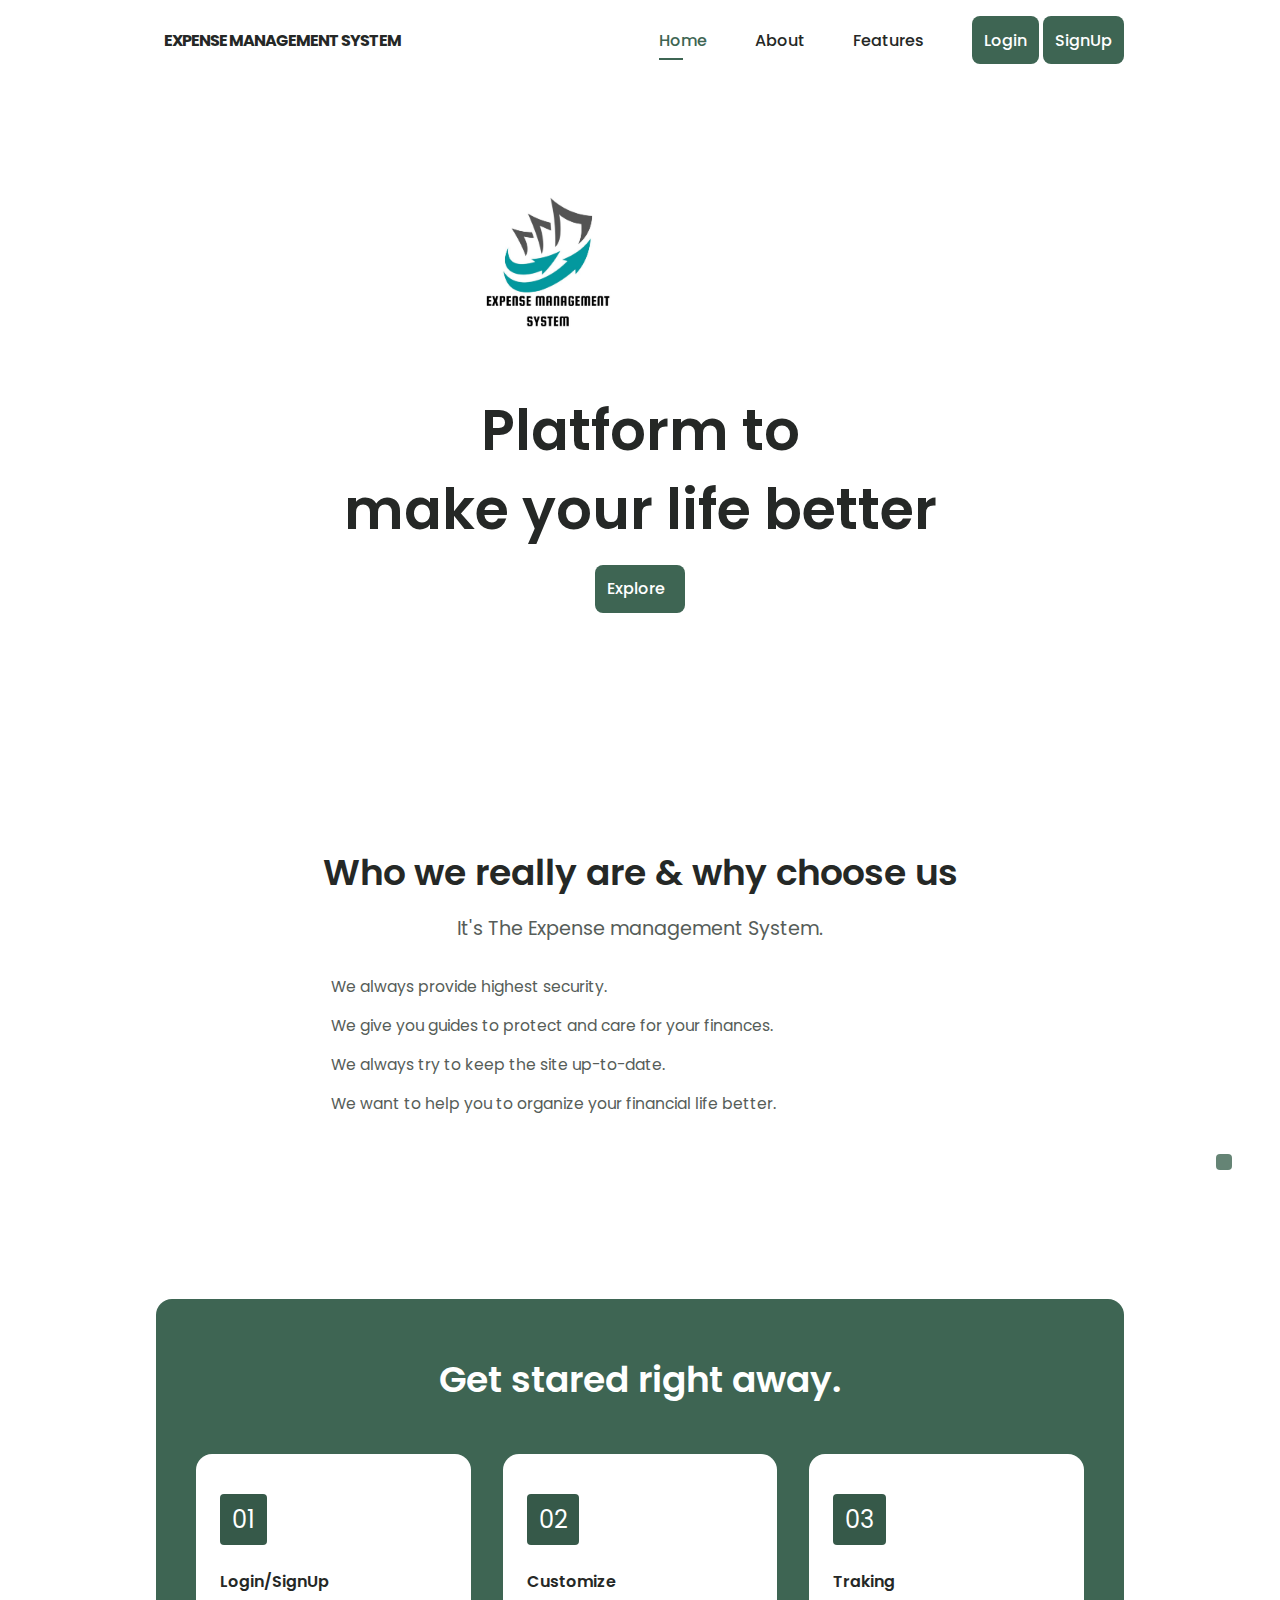
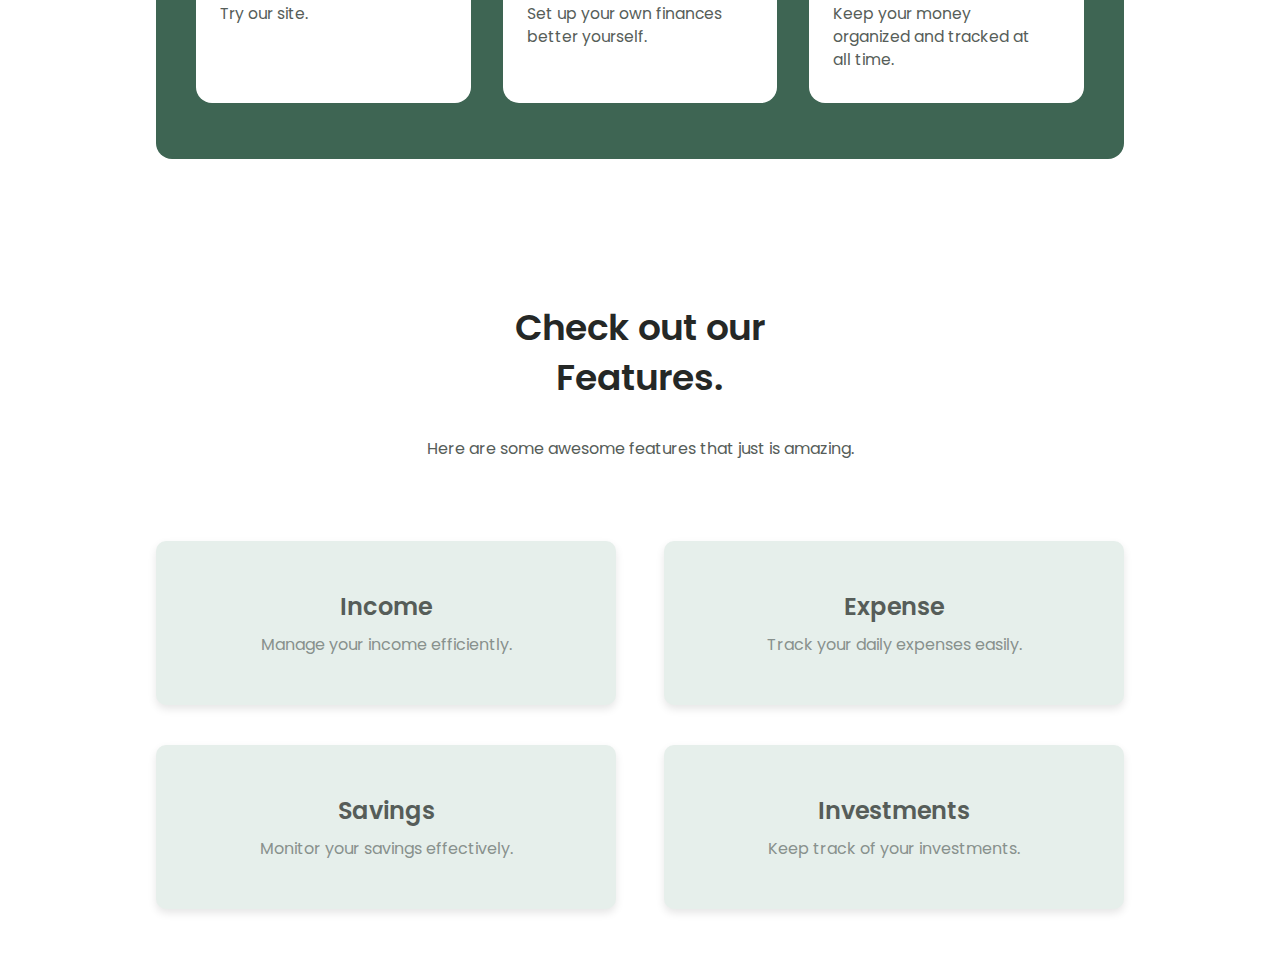
==== commit 965baa77: "Update" ====
--- a/index.html
+++ b/index.html
@@ -6,9 +6,22 @@
         <meta name="viewport" content="width=device-width, initial-scale=1.0">
         <link rel="icon" href="#" type="image/x-icon">
         <link rel="stylesheet" href="./CSS/index.css">
+<style>
+        .logo-image {
+            position: absolute; 
+            top: 30%; 
+            right: 658px; /* Positions the image 10px from the right edge */
+            transform: translateY(-50%); /* Ensures the image is perfectly centered */
+            width: 150px; /* Adjust the size as needed */
+            opacity: 1; /* Makes the image slightly transparent (optional) */
+        }
+</style>
+       
+
         <title>Expense management system</title>
     </head>
     <body>
+      
         <!--==================== HEADER ====================-->
         <header class="header" id="header">
             <nav class="nav container">
@@ -47,10 +60,13 @@
         </header>
 
         <main class="main">
+            <img src="./image/logo.png" alt="Project Logo" class="logo-image">
             <!--==================== HOME ====================-->
             <section class="home" id="home">
                     <div class="home__data">
                         <h1 class="home__title">
+                            <br>
+                            <br>
                             Platform to <br> make your life better
                         </h1>
                       
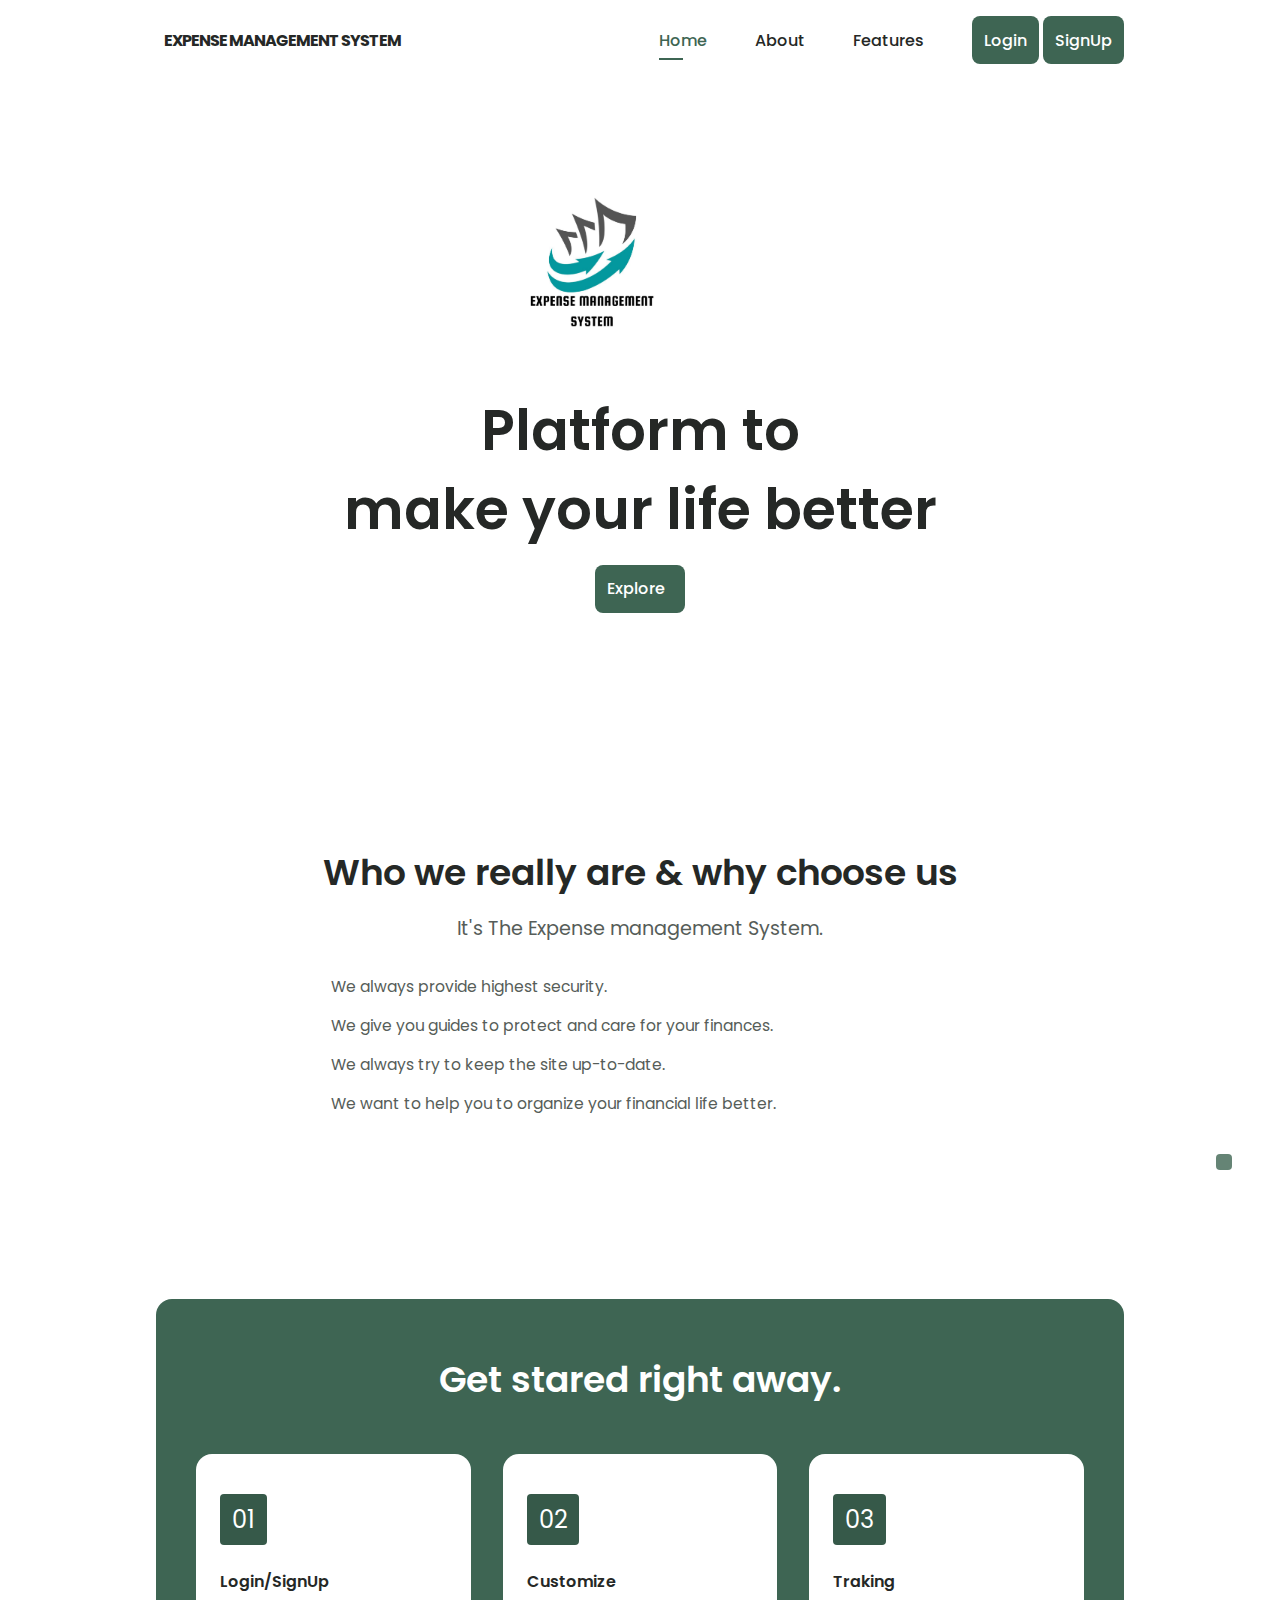
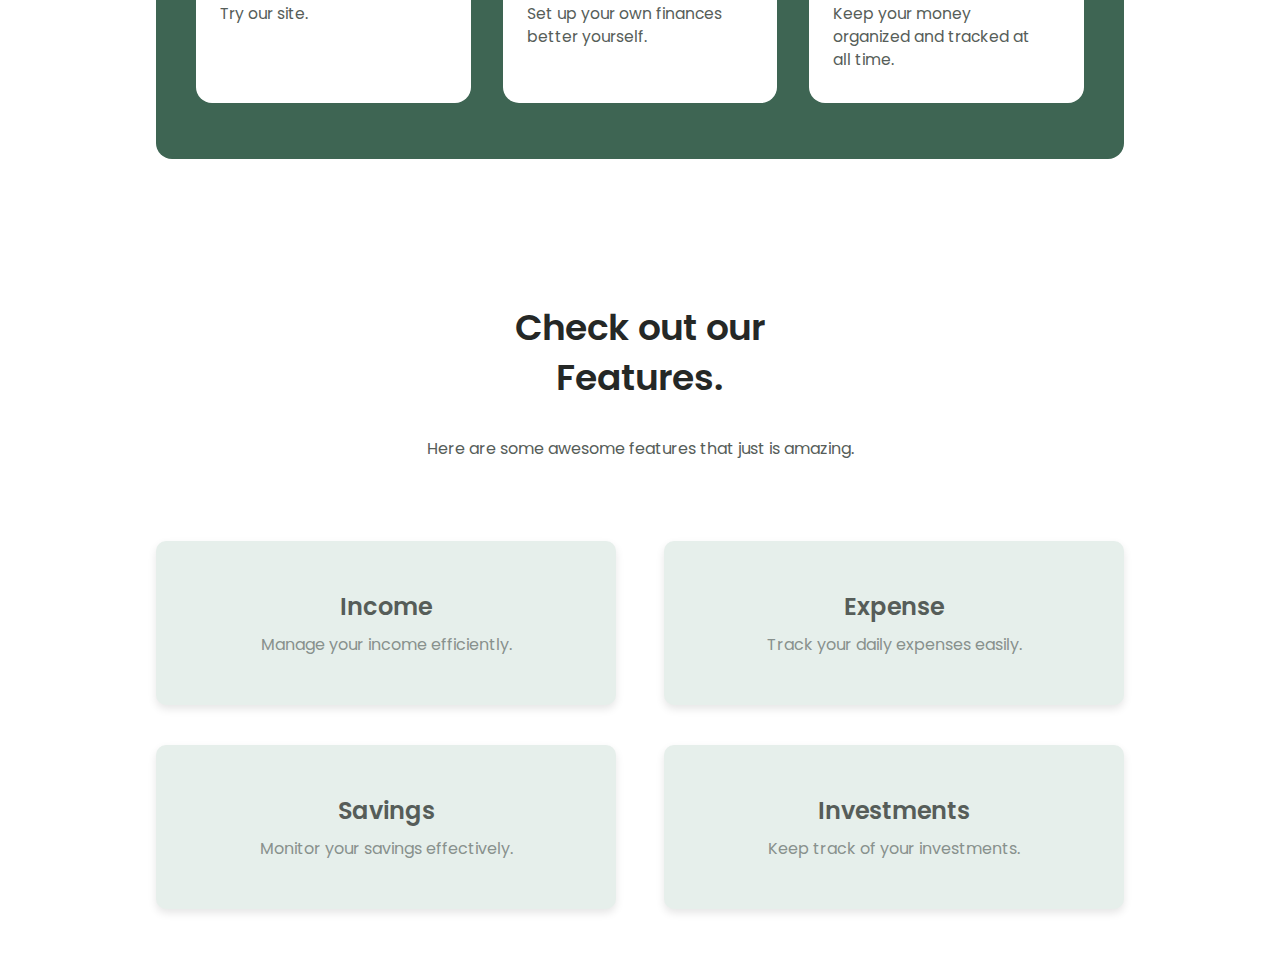
==== commit 7dc73481: "Update" ====
--- a/index.html
+++ b/index.html
@@ -10,7 +10,7 @@
         .logo-image {
             position: absolute; 
             top: 30%; 
-            right: 658px; /* Positions the image 10px from the right edge */
+            right: 48%; /* Positions the image 10px from the right edge */
             transform: translateY(-50%); /* Ensures the image is perfectly centered */
             width: 150px; /* Adjust the size as needed */
             opacity: 1; /* Makes the image slightly transparent (optional) */
